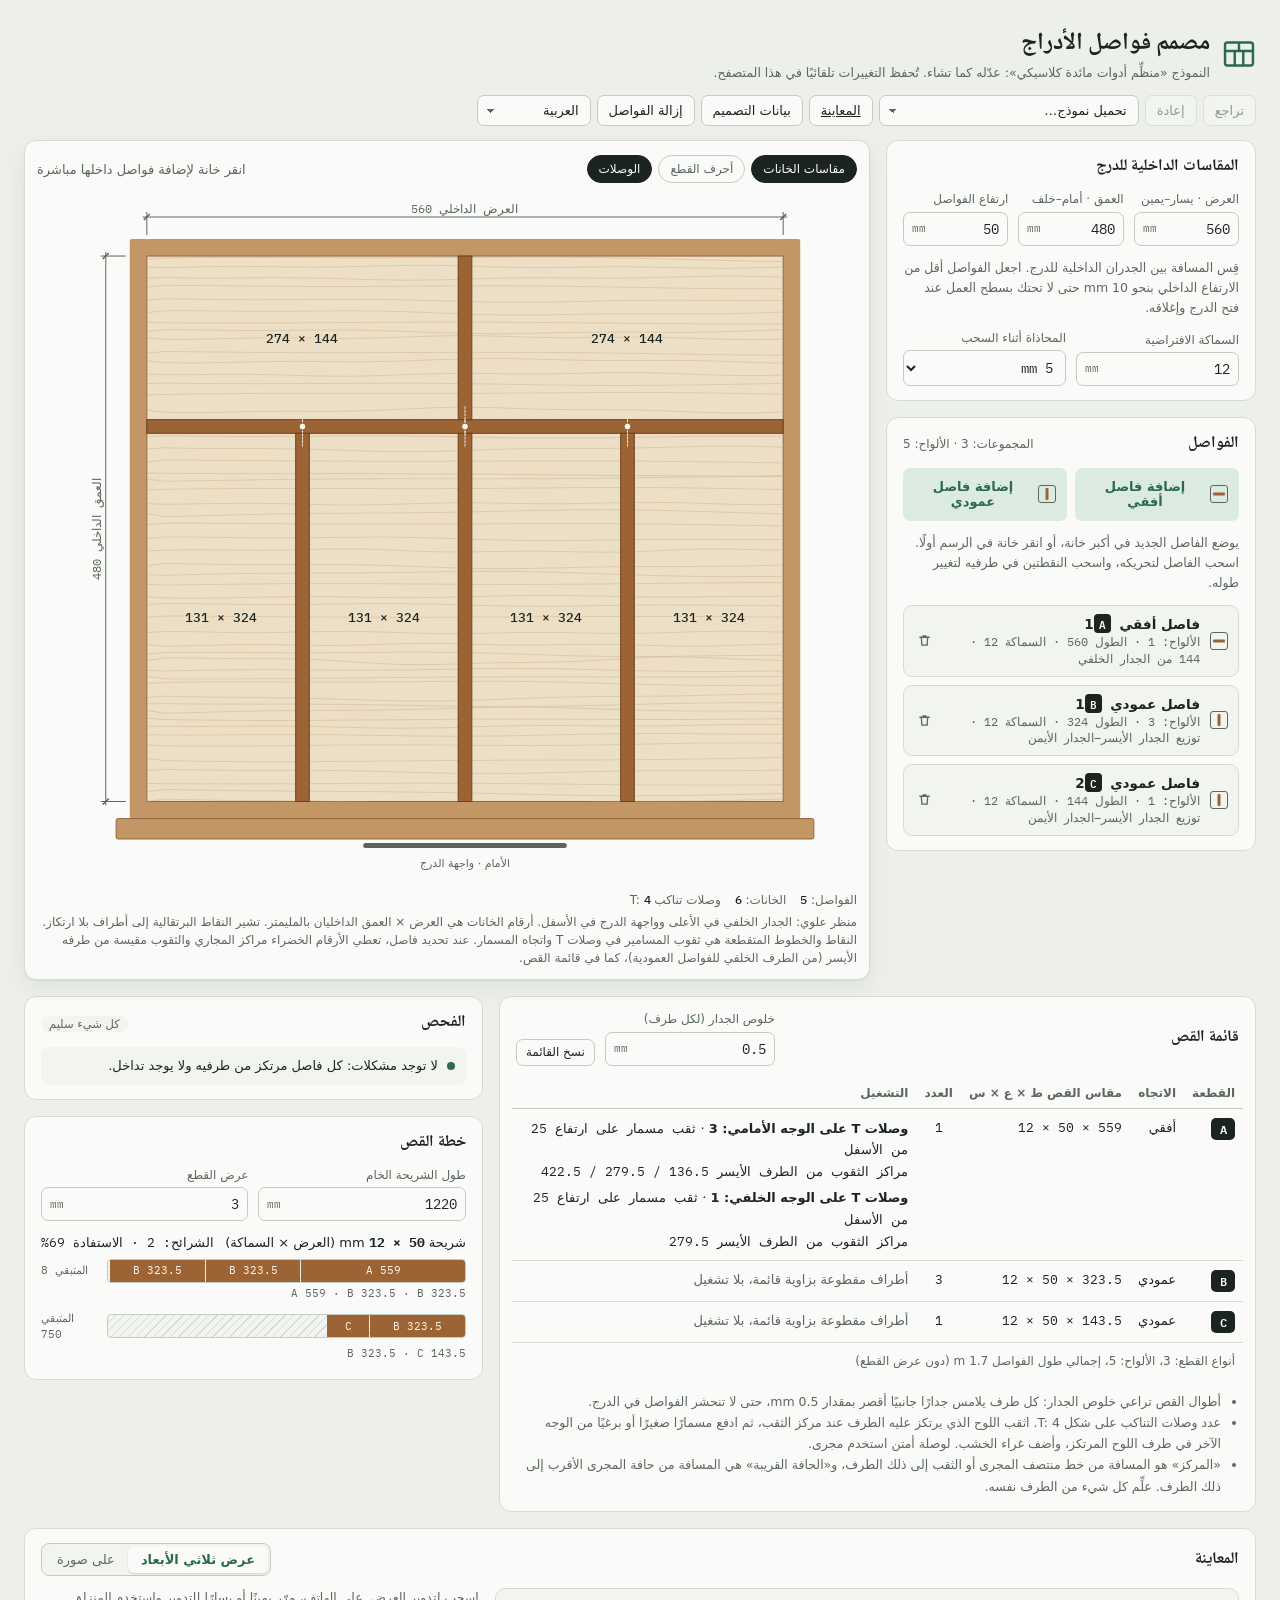
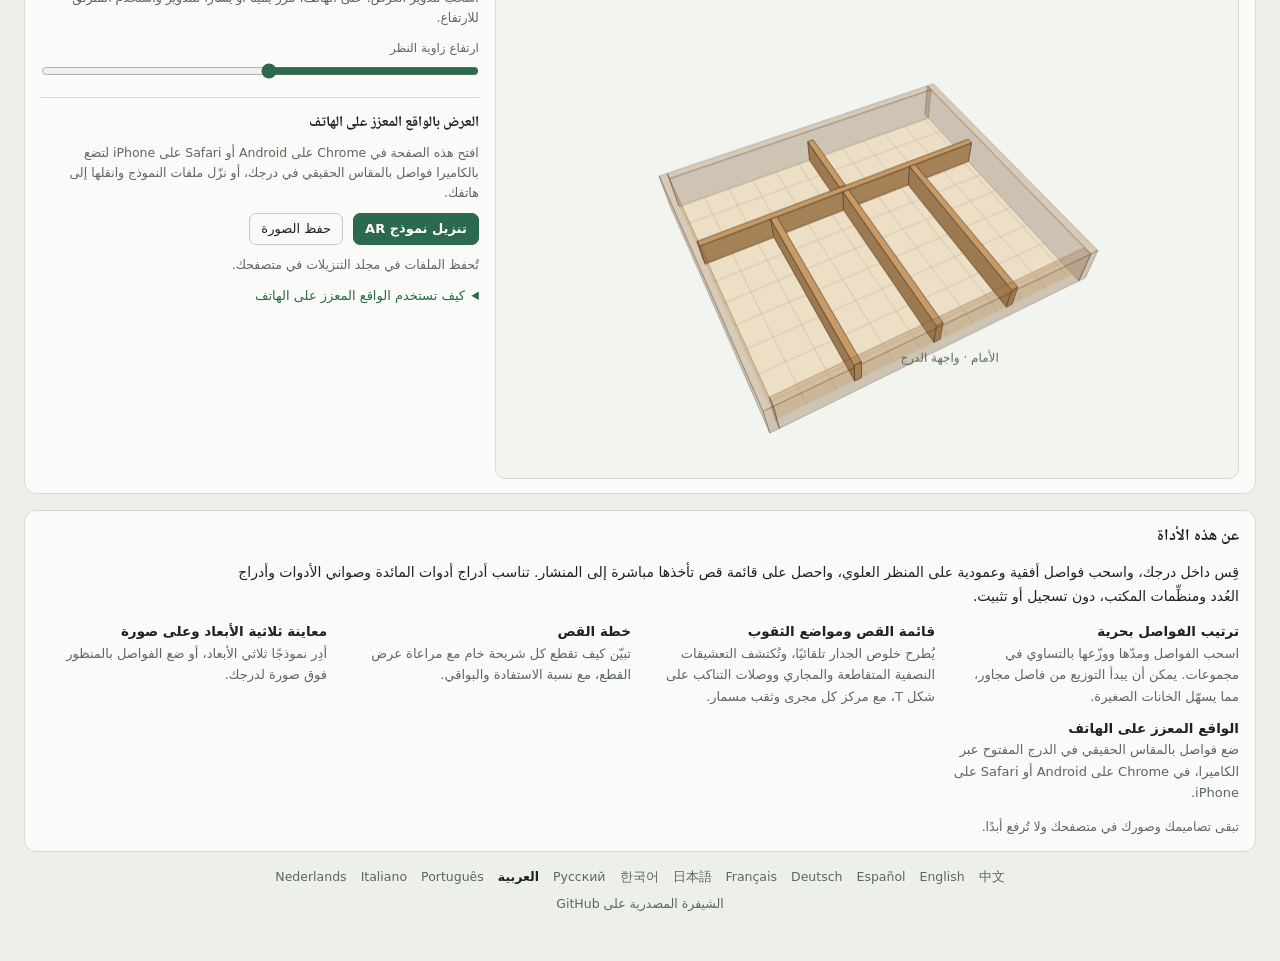
==== ar/index.html @ c30eb6cd "1.0" ====
<!doctype html>
<html lang="ar" dir="rtl">
<!-- Generated by tools/build.mjs from src/page.html and i18n/ar.json. Edit those, then run the build. -->
<head>
<meta charset="utf-8">
<meta name="viewport" content="width=device-width,initial-scale=1,viewport-fit=cover">
<title>مصمم فواصل الأدراج: تنظيم درج أدوات المائدة وقائمة القص والواقع المعزز</title>
<meta name="description" content="صمّم عبر الإنترنت فواصل خشبية لدرج أدوات المائدة: قائمة قص بمواضع المجاري والثقوب وخطة قص ومعاينة ثلاثية الأبعاد أو بالواقع المعزز.">
<link rel="canonical" href="https://drawer.everburstsun.net/ar/">
<link rel="alternate" hreflang="zh-Hans" href="https://drawer.everburstsun.net/zh/">
<link rel="alternate" hreflang="en" href="https://drawer.everburstsun.net/en/">
<link rel="alternate" hreflang="es" href="https://drawer.everburstsun.net/es/">
<link rel="alternate" hreflang="de" href="https://drawer.everburstsun.net/de/">
<link rel="alternate" hreflang="fr" href="https://drawer.everburstsun.net/fr/">
<link rel="alternate" hreflang="ja" href="https://drawer.everburstsun.net/ja/">
<link rel="alternate" hreflang="ko" href="https://drawer.everburstsun.net/ko/">
<link rel="alternate" hreflang="ru" href="https://drawer.everburstsun.net/ru/">
<link rel="alternate" hreflang="ar" href="https://drawer.everburstsun.net/ar/">
<link rel="alternate" hreflang="pt" href="https://drawer.everburstsun.net/pt/">
<link rel="alternate" hreflang="it" href="https://drawer.everburstsun.net/it/">
<link rel="alternate" hreflang="nl" href="https://drawer.everburstsun.net/nl/">
<link rel="alternate" hreflang="x-default" href="https://drawer.everburstsun.net/">
<meta property="og:type" content="website">
<meta property="og:site_name" content="مصمم فواصل الأدراج">
<meta property="og:title" content="مصمم فواصل الأدراج: تنظيم درج أدوات المائدة وقائمة القص والواقع المعزز">
<meta property="og:description" content="صمّم عبر الإنترنت فواصل خشبية لدرج أدوات المائدة: قائمة قص بمواضع المجاري والثقوب وخطة قص ومعاينة ثلاثية الأبعاد أو بالواقع المعزز.">
<meta property="og:url" content="https://drawer.everburstsun.net/ar/">
<meta property="og:image" content="https://drawer.everburstsun.net/og/ar.png">
<meta property="og:image:width" content="1200">
<meta property="og:image:height" content="630">
<meta property="og:image:alt" content="مصمم فواصل الأدراج">
<meta property="og:locale" content="ar_AR">
<meta property="og:locale:alternate" content="zh_CN">
<meta property="og:locale:alternate" content="en_US">
<meta property="og:locale:alternate" content="es_ES">
<meta property="og:locale:alternate" content="de_DE">
<meta property="og:locale:alternate" content="fr_FR">
<meta property="og:locale:alternate" content="ja_JP">
<meta property="og:locale:alternate" content="ko_KR">
<meta property="og:locale:alternate" content="ru_RU">
<meta property="og:locale:alternate" content="pt_BR">
<meta property="og:locale:alternate" content="it_IT">
<meta property="og:locale:alternate" content="nl_NL">
<meta name="twitter:card" content="summary_large_image">
<meta name="theme-color" content="#ECEFEA" media="(prefers-color-scheme: light)">
<meta name="theme-color" content="#121714" media="(prefers-color-scheme: dark)">
<meta name="color-scheme" content="light dark">
<link rel="icon" href="../favicon.svg" type="image/svg+xml">
<link rel="apple-touch-icon" href="../apple-touch-icon.png">
<link rel="preconnect" href="https://fonts.googleapis.com">
<link rel="preconnect" href="https://fonts.gstatic.com" crossorigin>
<link rel="stylesheet" href="https://fonts.googleapis.com/css2?family=IBM+Plex+Mono:wght@400;500;600&family=Noto+Naskh+Arabic:wght@600;700&display=swap">
<link rel="stylesheet" href="../css/style.css?v=95cde06e">
<style>:root{--f-title:"Noto Naskh Arabic","Geeza Pro","Traditional Arabic",serif;--f-body:-apple-system,BlinkMacSystemFont,"Segoe UI","Geeza Pro","Noto Sans Arabic",Tahoma,system-ui,sans-serif;--f-mono:"IBM Plex Mono","Geeza Pro","Segoe UI","Noto Sans Arabic",Tahoma,sans-serif}</style>
<script type="application/ld+json">{"@context":"https://schema.org","@type":"WebApplication","name":"مصمم فواصل الأدراج","url":"https://drawer.everburstsun.net/ar/","description":"صمّم عبر الإنترنت فواصل خشبية لدرج أدوات المائدة: قائمة قص بمواضع المجاري والثقوب وخطة قص ومعاينة ثلاثية الأبعاد أو بالواقع المعزز.","inLanguage":"ar","applicationCategory":"DesignApplication","operatingSystem":"Any","browserRequirements":"يتطلب JavaScript. يحتاج الواقع المعزز المباشر إلى Chrome على Android (مع ARCore) أو Safari على iPhone.","isAccessibleForFree":true,"image":"https://drawer.everburstsun.net/og/ar.png","offers":{"@type":"Offer","price":"0","priceCurrency":"USD"},"featureList":["ترتيب الفواصل بحريةاسحب الفواصل ومدّها ووزّعها بالتساوي في مجموعات. يمكن أن يبدأ التوزيع من فاصل مجاور، مما يسهّل الخانات الصغيرة.","قائمة القص ومواضع الثقوبيُطرح خلوص الجدار تلقائيًا، وتُكتشف التعشيقات النصفية المتقاطعة والمجاري ووصلات التناكب على شكل T، مع مركز كل مجرى وثقب مسمار.","خطة القصتبيّن كيف تقطع كل شريحة خام مع مراعاة عرض القطع، مع نسبة الاستفادة والبواقي.","معاينة ثلاثية الأبعاد وعلى صورةأدِر نموذجًا ثلاثي الأبعاد، أو ضع الفواصل بالمنظور فوق صورة لدرجك.","الواقع المعزز على الهاتفضع فواصل بالمقاس الحقيقي في الدرج المفتوح عبر الكاميرا، في Chrome على Android أو Safari على iPhone."],"sameAs":"https://github.com/everburstSun/drawer_designer"}</script>
</head>
<body>
<!-- page:start -->
<header class="top">
  <div class="brand">
    <svg class="mark" viewBox="0 0 28 28" width="34" height="34" aria-hidden="true"><rect x="2.5" y="4.5" width="23" height="19" rx="2" fill="none" stroke="currentColor" stroke-width="2"/><path d="M2.5 11.5h23M10.5 11.5v12M17.5 11.5v12M14 4.5v7" fill="none" stroke="currentColor" stroke-width="2"/></svg>
    <div>
      <h1>مصمم فواصل الأدراج</h1>
      <p class="sub" id="saveNote">تُحفظ التغييرات تلقائيًا في هذا المتصفح.</p>
    </div>
  </div>
  <div class="tools">
    <button type="button" class="btn" id="undoBtn" title="تراجع (⌘Z / Ctrl+Z)">تراجع</button>
    <button type="button" class="btn" id="redoBtn" title="إعادة (⇧⌘Z / Ctrl+Y)">إعادة</button>
    <select class="btn" id="presetSel" aria-label="تحميل تصميم نموذجي">
      <option value="">تحميل نموذج…</option>
    </select>
    <a class="btn" href="#ar">المعاينة</a>
    <button type="button" class="btn" id="dataBtn">بيانات التصميم</button>
    <button type="button" class="btn danger" id="clearBtn">إزالة الفواصل</button>
    <select class="btn" id="langSel" aria-label="اللغة" data-env="web"><option value="zh" lang="zh-CN">中文</option><option value="en" lang="en">English</option><option value="es" lang="es">Español</option><option value="de" lang="de">Deutsch</option><option value="fr" lang="fr">Français</option><option value="ja" lang="ja">日本語</option><option value="ko" lang="ko">한국어</option><option value="ru" lang="ru">Русский</option><option value="ar" lang="ar" selected>العربية</option><option value="pt" lang="pt-BR">Português</option><option value="it" lang="it">Italiano</option><option value="nl" lang="nl">Nederlands</option></select>
  </div>
</header>
<noscript><p class="noscript">تحتاج هذه الأداة إلى JavaScript.</p></noscript>

<main class="work">
  <aside class="rail">
    <section class="card" aria-labelledby="h-drawer">
      <h2 id="h-drawer">المقاسات الداخلية للدرج</h2>
      <div class="fields three">
        <label class="fld"><span>العرض · يسار–يمين</span><span class="num"><input id="inW" type="number" step="any" min="100" max="2400" inputmode="decimal"><em>mm</em></span></label>
        <label class="fld"><span>العمق · أمام–خلف</span><span class="num"><input id="inD" type="number" step="any" min="100" max="2400" inputmode="decimal"><em>mm</em></span></label>
        <label class="fld"><span>ارتفاع الفواصل</span><span class="num"><input id="inH" type="number" step="any" min="10" max="300" inputmode="decimal"><em>mm</em></span></label>
      </div>
      <p class="hint">قِس المسافة بين الجدران الداخلية للدرج. اجعل الفواصل أقل من الارتفاع الداخلي بنحو 10 mm حتى لا تحتك بسطح العمل عند فتح الدرج وإغلاقه.</p>
      <div class="fields two">
        <label class="fld"><span>السماكة الافتراضية</span><span class="num"><input id="inT" type="number" step="any" min="3" max="50" inputmode="decimal"><em>mm</em></span></label>
        <label class="fld"><span>المحاذاة أثناء السحب</span><span class="num"><select id="inSnap"><option value="0">بلا محاذاة</option><option value="1">1 mm</option><option value="5">5 mm</option><option value="10">10 mm</option></select></span></label>
      </div>
    </section>

    <section class="card" aria-labelledby="h-groups">
      <div class="card-head"><h2 id="h-groups">الفواصل</h2><span class="count" id="boardCount"></span></div>
      <div class="add-row">
        <button type="button" class="btn add" data-add="h"><span class="glyph h" aria-hidden="true"></span>إضافة فاصل أفقي</button>
        <button type="button" class="btn add" data-add="v"><span class="glyph v" aria-hidden="true"></span>إضافة فاصل عمودي</button>
      </div>
      <p class="hint">يوضع الفاصل الجديد في أكبر خانة، أو انقر خانة في الرسم أولًا. اسحب الفاصل لتحريكه، واسحب النقطتين في طرفيه لتغيير طوله.</p>
      <div id="groups" class="groups"></div>
    </section>
  </aside>

  <section class="stage" aria-label="منظر علوي">
    <div class="stage-inner">
      <div class="stage-bar">
        <div class="chips" role="group" aria-label="إظهار في الرسم">
          <button type="button" class="chip" data-view="dims">مقاسات الخانات</button>
          <button type="button" class="chip" data-view="parts">أحرف القطع</button>
          <button type="button" class="chip" data-view="joints">الوصلات</button>
        </div>
        <div class="ctx" id="ctx"></div>
      </div>
      <div class="canvas-wrap" id="wrap">
        <svg id="svg" xmlns="http://www.w3.org/2000/svg" role="img" aria-label="منظر علوي للدرج"><g id="scene"></g></svg>
      </div>
      <div class="stage-foot" id="summary"></div>
    </div>
  </section>
</main>

<section class="lower">
  <div class="card" aria-labelledby="h-cut">
    <div class="card-head">
      <h2 id="h-cut">قائمة القص</h2>
      <div class="row">
        <label class="fld gap-fld"><span>خلوص الجدار (لكل طرف)</span><span class="num"><input id="inGap" type="number" step="any" min="0" max="5" inputmode="decimal"><em>mm</em></span></label>
        <button type="button" class="btn sm" id="copyCut" style="align-self:end">نسخ القائمة</button>
      </div>
    </div>
    <div class="table-wrap">
      <table class="cut-table">
        <thead><tr><th>القطعة</th><th>الاتجاه</th><th>مقاس القص ط × ع × س</th><th class="c">العدد</th><th>التشغيل</th></tr></thead>
        <tbody id="cutBody"></tbody>
        <tfoot><tr><td colspan="5" id="cutFoot"></td></tr></tfoot>
      </table>
    </div>
    <ul class="notes" id="cutNotes"></ul>
  </div>

  <div class="side-col">
    <div class="card" aria-labelledby="h-iss">
      <div class="card-head"><h2 id="h-iss">الفحص</h2><span id="issCount"></span></div>
      <ul id="issues"></ul>
    </div>
    <div class="card" aria-labelledby="h-stock">
      <h2 id="h-stock">خطة القص</h2>
      <div class="fields two">
        <label class="fld"><span>طول الشريحة الخام</span><span class="num"><input id="inStock" type="number" step="any" min="200" max="6000" inputmode="decimal"><em>mm</em></span></label>
        <label class="fld"><span>عرض القطع</span><span class="num"><input id="inKerf" type="number" step="any" min="0" max="10" inputmode="decimal"><em>mm</em></span></label>
      </div>
      <div id="stock"></div>
    </div>
  </div>
</section>

<section class="card ar" id="ar" aria-labelledby="h-ar">
  <div class="card-head">
    <h2 id="h-ar">المعاينة</h2>
    <div class="seg" role="group" aria-label="طريقة المعاينة">
      <button type="button" data-armode="3d" aria-pressed="true">عرض ثلاثي الأبعاد</button>
      <button type="button" data-armode="photo" aria-pressed="false">على صورة</button>
    </div>
  </div>
  <div class="ar-grid">
    <div class="ar-stage" id="arStage">
      <canvas id="arCanvas" aria-label="معاينة ثلاثية الأبعاد للفواصل"></canvas>
      <div class="ar-empty" id="arEmpty" hidden>
        <svg viewBox="0 0 48 48" width="44" height="44" aria-hidden="true"><path d="M8 16h7l3-5h12l3 5h7v22H8z" fill="none" stroke="currentColor" stroke-width="2.4" stroke-linejoin="round"/><circle cx="24" cy="26" r="7" fill="none" stroke="currentColor" stroke-width="2.4"/></svg>
        <p>التقط صورة للدرج مفتوحًا لتظهر الفواصل فيها بمقاسها الحقيقي.</p>
        <label class="btn primary file-btn">التقط صورة أو اخترها<input type="file" accept="image/*" data-arfile></label>
      </div>
    </div>
    <div class="ar-side">
      <div class="ar-ctl" id="ar3dCtl">
        <p class="hint">اسحب لتدوير العرض. على الهاتف، مرّر يمينًا أو يسارًا للتدوير واستخدم المنزلق للارتفاع.</p>
        <label class="fld"><span>ارتفاع زاوية النظر</span><input type="range" id="arPitch" min="15" max="88" value="50"></label>
      </div>
      <div class="ar-ctl" id="arPhotoCtl" hidden>
        <ol class="steps">
          <li>افتح الدرج وصوّره مائلًا من فوق الجهة الأمامية، بحيث تظهر الزوايا الداخلية الأربع للقاع.</li>
          <li>اسحب النقاط الأربع إلى الزوايا الداخلية للقاع: الخلفية اليسرى، الخلفية اليمنى، الأمامية اليمنى، الأمامية اليسرى.</li>
          <li>تُرسم الفواصل على الصورة بمقاساتها المصممة ومع المنظور.</li>
        </ol>
        <label class="btn file-btn" id="arFileBtn">التقط صورة أو اخترها<input type="file" accept="image/*" data-arfile></label>
        <label class="fld"><span>عتامة الفواصل</span><input type="range" id="arAlpha" min="30" max="100" value="92"></label>
        <label class="check"><input type="checkbox" id="arOutline" checked> إظهار حدود القاع</label>
        <button type="button" class="btn sm" id="arReset">إعادة ضبط الزوايا</button>
        <p class="hint">تُعالَج الصورة داخل متصفحك فقط ولا تُرفع أبدًا.</p>
      </div>
      <div class="ar-export">
        <h3>العرض بالواقع المعزز على الهاتف</h3>
        <p class="hint" id="arLiveNote">نزّل نموذجًا ثلاثي الأبعاد بالمقاس الحقيقي وضعه في الدرج الحقيقي بكاميرا هاتفك.</p>
        <div class="row">
          <button type="button" class="btn primary" id="arLiveBtn" hidden>العرض داخل الدرج (AR)</button>
          <button type="button" class="btn primary" id="arModelBtn" disabled>تنزيل نموذج AR</button>
          <button type="button" class="btn" id="arShotBtn" disabled>حفظ الصورة</button>
        </div>
        <p class="hint" id="arDlNote">جارٍ التحقق من إمكانية حفظ الملفات…</p>
        <details>
          <summary>كيف تستخدم الواقع المعزز على الهاتف</summary>
          <p data-env="web" hidden><b>Android:</b> افتح هذه الصفحة في Chrome واضغط «العرض داخل الدرج (AR)»؛ في المرة الأولى يُطلب إذن الكاميرا. افتح الدرج وحرّك الهاتف ببطء فوق قاعه. عندما تظهر حلقة، المس الشاشة لوضع الفواصل، ثم اسحب بإصبع وأدِر بإصبعين حتى يطابق الإطار الأخضر الجدران الداخلية (الحافة البرتقالية هي الأمام). يجب أن يدعم الهاتف ARCore.</p>
          <p data-env="web" hidden><b>iPhone / iPad:</b> افتح هذه الصفحة في Safari واضغط «العرض داخل الدرج (AR)» لفتح النظرة السريعة للواقع المعزز المدمجة في النظام. وجّه الكاميرا إلى قاع الدرج؛ عندما يظهر النموذج اسحبه وأدِره بإصبعين حتى تطابق القاعدة شبه الشفافة قاع الدرج.</p>
          <p data-env="web" hidden><b>ملفات النموذج:</b> يعطيك «تنزيل نموذج AR» ملف zip فيه drawer-dividers.usdz لهاتف iPhone وdrawer-dividers.glb لعارضات ثلاثية الأبعاد على Android أو الحاسوب، وكلاهما بالمقاس الحقيقي.</p>
          <p data-env="claude"><b>iPhone / iPad:</b> في تطبيق «الملفات» المس ملف zip الذي نزّلته لفك ضغطه، وافتح drawer-dividers.usdz وانتقل إلى «AR» في الأعلى. وجّه الكاميرا إلى قاع الدرج؛ عندما يظهر النموذج اسحبه وأدِره بإصبعين حتى تطابق القاعدة شبه الشفافة القاع. أبقه على 100% لترى المقاس الحقيقي.</p>
          <p data-env="claude"><b>Android:</b> فك الضغط وافتح drawer-dividers.glb في عارض ثلاثي الأبعاد أو واقع معزز يدعم GLB. تختلف التطبيقات المثبتة مسبقًا من هاتف لآخر، وقد تحتاج إلى تثبيت أحدها.</p>
        </details>
      </div>
    </div>
  </div>
</section>

<section class="card about" aria-labelledby="h-about">
  <h2 id="h-about">عن هذه الأداة</h2>
  <p>قِس داخل درجك، واسحب فواصل أفقية وعمودية على المنظر العلوي، واحصل على قائمة قص تأخذها مباشرة إلى المنشار. تناسب أدراج أدوات المائدة وصواني الأدوات وأدراج العُدد ومنظِّمات المكتب، دون تسجيل أو تثبيت.</p>
  <ul class="about-list">
    <li><b>ترتيب الفواصل بحرية</b>اسحب الفواصل ومدّها ووزّعها بالتساوي في مجموعات. يمكن أن يبدأ التوزيع من فاصل مجاور، مما يسهّل الخانات الصغيرة.</li>
    <li><b>قائمة القص ومواضع الثقوب</b>يُطرح خلوص الجدار تلقائيًا، وتُكتشف التعشيقات النصفية المتقاطعة والمجاري ووصلات التناكب على شكل T، مع مركز كل مجرى وثقب مسمار.</li>
    <li><b>خطة القص</b>تبيّن كيف تقطع كل شريحة خام مع مراعاة عرض القطع، مع نسبة الاستفادة والبواقي.</li>
    <li><b>معاينة ثلاثية الأبعاد وعلى صورة</b>أدِر نموذجًا ثلاثي الأبعاد، أو ضع الفواصل بالمنظور فوق صورة لدرجك.</li>
    <li><b>الواقع المعزز على الهاتف</b>ضع فواصل بالمقاس الحقيقي في الدرج المفتوح عبر الكاميرا، في Chrome على Android أو Safari على iPhone.</li>
  </ul>
  <p class="hint">تبقى تصاميمك وصورك في متصفحك ولا تُرفع أبدًا.</p>
</section>

<footer class="foot" data-env="web">
  <nav class="lang-nav" aria-label="اللغة"><a href="../zh/" hreflang="zh-Hans" lang="zh-CN" data-lang="zh">中文</a><a href="../en/" hreflang="en" lang="en" data-lang="en">English</a><a href="../es/" hreflang="es" lang="es" data-lang="es">Español</a><a href="../de/" hreflang="de" lang="de" data-lang="de">Deutsch</a><a href="../fr/" hreflang="fr" lang="fr" data-lang="fr">Français</a><a href="../ja/" hreflang="ja" lang="ja" data-lang="ja">日本語</a><a href="../ko/" hreflang="ko" lang="ko" data-lang="ko">한국어</a><a href="../ru/" hreflang="ru" lang="ru" data-lang="ru">Русский</a><a href="../ar/" hreflang="ar" lang="ar" data-lang="ar" aria-current="page">العربية</a><a href="../pt/" hreflang="pt" lang="pt-BR" data-lang="pt">Português</a><a href="../it/" hreflang="it" lang="it" data-lang="it">Italiano</a><a href="../nl/" hreflang="nl" lang="nl" data-lang="nl">Nederlands</a></nav>
  <p><a href="https://github.com/everburstSun/drawer_designer" rel="noopener">الشيفرة المصدرية على GitHub</a></p>
</footer>

<div class="overlay" id="dlg" hidden>
  <div class="dlg" role="dialog" aria-modal="true" aria-labelledby="dlgTitle">
    <h2 id="dlgTitle"></h2>
    <p class="hint" id="dlgHint"></p>
    <textarea id="dlgText" spellcheck="false" aria-label="نص التصميم"></textarea>
    <p class="dlg-msg" id="dlgMsg"></p>
    <div class="row end">
      <button type="button" class="btn" id="dlgCopy">نسخ</button>
      <button type="button" class="btn primary" id="dlgImport">استيراد هذا النص</button>
      <button type="button" class="btn" id="dlgClose">إغلاق</button>
    </div>
  </div>
</div>
<div class="toast" id="toast" role="status" hidden></div>
<div class="xr-overlay" id="xrOverlay" hidden>
  <p class="xr-hint" id="xrHint" role="status"></p>
  <div class="xr-bar" id="xrBar">
    <button type="button" class="btn" id="xrRotL" aria-label="تدوير درجة واحدة عكس عقارب الساعة" hidden>↺ 1°</button>
    <button type="button" class="btn" id="xrRotR" aria-label="تدوير درجة واحدة مع عقارب الساعة" hidden>↻ 1°</button>
    <button type="button" class="btn" id="xrAgain" hidden>إعادة الوضع</button>
    <button type="button" class="btn primary" id="xrExit">الخروج من AR</button>
  </div>
</div>
<!-- page:end -->
<script>window.I18N={"lang":"ar","dec":".","msg":{"name.h":"فاصل أفقي {n}","name.v":"فاصل عمودي {n}","short.h":"أفقي","short.v":"عمودي","wall.back":"الجدار الخلفي","wall.front":"الجدار الأمامي","wall.left":"الجدار الأيسر","wall.right":"الجدار الأيمن","end.left":"الطرف الأيسر","end.right":"الطرف الأيمن","end.back":"الطرف الخلفي","end.front":"الطرف الأمامي","board.nth":"{name}، اللوح {n}","preset.classic":"منظِّم أدوات مائدة كلاسيكي","preset.grid":"شبكة 3 × 3","preset.long":"خانة للمقابض الطويلة مع خانات صغيرة","preset.strips":"خمس خانات طويلة","preset.option":"{name} ({W} × {D})","iss.clash":"يتداخل {a} و{b} عند زاوية؛ قصّر أحدهما ليتوقف عند جانب الآخر","iss.overlapSelf":"تتداخل ألواح {name}؛ زِد المسافة أو قلّل عدد الألواح","iss.overlap":"يتداخل {a} و{b}","iss.evenTight":"مدى التوزيع في {name} ‏{w} mm فقط، ولا يتسع لعدد {n} من الألواح بسماكة {t} mm","iss.outside":"يبرز {name} خارج جدار الدرج بمقدار {d} mm","iss.whoAll":" (الألواح: {n})","iss.whoSome":" ({k} من {n})","iss.dangle":"{name}{who}: {end} بلا ارتكاز، والمسافة إلى أقرب جدار أو فاصل {gap} mm","iss.narrow":"عدد الخانات الأضيق من 30 mm: {n}، وهي ضيقة جدًا لأدوات المائدة","iss.ok":"لا توجد مشكلات: كل فاصل مرتكز من طرفيه ولا يوجد تداخل.","iss.bad":"مشكلات: {n}","iss.warn":"تنبيهات: {n}","iss.pass":"كل شيء سليم","svg.front":"الأمام · واجهة الدرج","svg.compTip":"المقاس الداخلي للخانة {w} × {h} mm","svg.compTipOdd":"خانة غير منتظمة، نحو {a} cm²","svg.boardTip":"{name} · القطعة {part} · الطول {L} mm","svg.knobTip":"اسحب لتحريك {end}","svg.innerW":"العرض الداخلي {v}","svg.innerD":"العمق الداخلي {v}","sum.boards":"الفواصل: \u003cb>{n}\u003c/b>","sum.comps":"الخانات: \u003cb>{n}\u003c/b>","sum.cross":"تعشيق نصفي متقاطع: \u003cb>{n}\u003c/b>","sum.lap":"تعشيق نصفي طرفي: \u003cb>{n}\u003c/b>","sum.dado":"مجاري: \u003cb>{n}\u003c/b>","sum.butt":"وصلات تناكب T: \u003cb>{n}\u003c/b>","legend":"منظر علوي: الجدار الخلفي في الأعلى وواجهة الدرج في الأسفل. أرقام الخانات هي العرض × العمق الداخليان بالمليمتر. تشير النقاط البرتقالية إلى أطراف بلا ارتكاز.","legend.holes":"النقاط والخطوط المتقطعة هي ثقوب المسامير في وصلات T واتجاه المسمار. عند تحديد فاصل، تعطي الأرقام الخضراء مراكز المجاري والثقوب مقيسة من طرفه الأيسر (من الطرف الخلفي للفواصل العمودية)، كما في قائمة القص.","punct.sp":" ","punct.comma":"، ","punct.semi":"؛ ","punct.list":"، ","toast.sample":"حُمِّل النموذج «{name}». يمكنك التراجع.","toast.cleared":"أُزيلت الفواصل. يمكنك التراجع.","copy.head":"الدرج من الداخل {W} × {D} mm، ارتفاع الفواصل {H} mm","copy.item":"{head}: {details}","copy.plain":"أطراف مقطوعة بزاوية قائمة","copy.fallback":"منع المتصفح النسخ المباشر. حدّد كل النص أدناه وانسخه بنفسك.","data.title":"بيانات التصميم","data.hint":"يحتوي هذا النص على التصميم كاملًا. احفظ نسخة منه؛ للاسترجاع الصقه هنا واضغط «استيراد هذا النص»، أو أرسله إلى شخص آخر.","data.bad":"هذا النص ليس بيانات تصميم صالحة. الصق النص الكامل المنسوخ من «بيانات التصميم».","cut.title":"قائمة القص","toast.cutCopied":"نُسخت قائمة القص","toast.copied":"تم النسخ","toast.copyKeys":"اضغط ⌘C / Ctrl+C لنسخ النص المحدد","toast.imported":"استُوردت مجموعات الفواصل: {n}","ref.board":"فاصل","ref.custom":"قيمة مخصصة","sum.count":"الألواح: {n}","sum.len":"الطول {v}","sum.thk":"السماكة {v}","sum.even":"توزيع {a}–{b}","sum.from":"{v} من {ref}","calc.range":"المدى {a}–{b}، العرض \u003cb>{w}\u003c/b> mm","calc.rangeGap":"المدى {a}–{b}، العرض \u003cb>{w}\u003c/b> mm، والفراغ بين الألواح \u003cb>{c}\u003c/b> mm","calc.noFit":"هذه الألواح لا تتسع","calc.auto":"استخدام أقرب فاصلين على الجانبين","calc.manual.h":"اللوح الأول على بعد \u003cb>{first}\u003c/b> mm من الجدار الخلفي، والأخير على بعد \u003cb>{last}\u003c/b> mm من {end}","calc.manual.v":"اللوح الأول على بعد \u003cb>{first}\u003c/b> mm من الجدار الأيسر، والأخير على بعد \u003cb>{last}\u003c/b> mm من {end}","card.orient":"الاتجاه","card.fewer":"لوح أقل","card.more":"لوح أكثر","card.count":"العدد","card.pcs":"ألواح","f.L":"الطول","f.t":"العرض (السماكة)","f.start.h":"البداية · الطرف الأيسر من الجدار الأيسر","f.start.v":"البداية · الطرف الخلفي من الجدار الخلفي","btn.full":"من جدار إلى جدار","btn.fullTip":"يمتد من جدار جانبي إلى الآخر","btn.fit":"ملاءمة الجانبين","btn.fitTip":"يطول أو يقصر حتى أقرب فاصل أو جدار على الجانبين","card.pos":"الموضع","card.posMode":"طريقة تحديد الموضع","mode.even":"بالتساوي","mode.manual":"يدوي","f.aRef":"يبدأ التوزيع من","f.bRef":"ينتهي التوزيع عند","f.a.h":"البداية · من الجدار الخلفي","f.a.v":"البداية · من الجدار الأيسر","f.b.h":"النهاية · من الجدار الخلفي","f.b.v":"النهاية · من الجدار الأيسر","f.posRef":"يُقاس اللوح الأول من","f.off":"المسافة","f.gap":"الفراغ بين الألواح","card.delTip":"حذف مجموعة الفواصل هذه","card.del":"حذف {name}","groups.empty":"لا توجد فواصل بعد. استخدم الأزرار أعلاه، أو انقر خانة في الرسم أولًا.","count.groups":"المجموعات: {n}","count.boards":"الألواح: {n}","count.parts":"أنواع القطع: {n}","live.h":"{pos} من الجدار الخلفي · الطول {L}","live.v":"{pos} من الجدار الأيسر · الطول {L}","ctx.keys":"تحرّك مفاتيح الأسهم 1 mm، ومع Shift ‏10 mm","ctx.del":"حذف","ctx.comp":"الخانة المحددة","ctx.addIn":"إضافة داخلها:","ctx.nAria":"عدد الألواح","ctx.n":"الألواح: {n}","ctx.addH":"فاصل أفقي","ctx.addV":"فاصل عمودي","ctx.hint":"انقر خانة لإضافة فواصل داخلها مباشرة","proc.lap.h":"مجاري تعشيق نصفي مفتوحة من الأسفل: {n}","proc.lap.v":"مجاري تعشيق نصفي مفتوحة من الأعلى: {n}","proc.dado.back":"مجاري في الوجه الخلفي: {n}","proc.dado.front":"مجاري في الوجه الأمامي: {n}","proc.dado.left":"مجاري في الوجه الأيسر: {n}","proc.dado.right":"مجاري في الوجه الأيمن: {n}","proc.butt.back":"وصلات T على الوجه الخلفي: {n}","proc.butt.front":"وصلات T على الوجه الأمامي: {n}","proc.butt.left":"وصلات T على الوجه الأيسر: {n}","proc.butt.right":"وصلات T على الوجه الأيمن: {n}","proc.size":"العرض {w}، العمق {d}","proc.nail":"ثقب مسمار على ارتفاع {h} من الأسفل","proc.center.h":"المراكز من الطرف الأيسر {list}","proc.center.v":"المراكز من الطرف الخلفي {list}","proc.edge.h":"الحواف القريبة من الطرف الأيسر {list}","proc.edge.v":"الحواف القريبة من الطرف الخلفي {list}","proc.hole.h":"مراكز الثقوب من الطرف الأيسر {list}","proc.hole.v":"مراكز الثقوب من الطرف الخلفي {list}","proc.none":"أطراف مقطوعة بزاوية قائمة، بلا تشغيل","cut.empty":"لا توجد فواصل بعد.","cut.foot":"{parts}، {boards}، إجمالي طول الفواصل {len} m (دون عرض القطع)","note.gap":"أطوال القص تراعي خلوص الجدار: كل طرف يلامس جدارًا جانبيًا أقصر بمقدار {g} mm، حتى لا تنحشر الفواصل في الدرج.","note.lap":"عمق مجاري التعشيق النصفي نصف ارتفاع الفاصل، أي {d} mm. تُفتح مجاري الفواصل الأفقية من الأسفل والعمودية من الأعلى، فتتداخل معًا.","note.dado":"يستقبل المجرى طرف فاصل داخل جانب لوح آخر؛ وعمق المجرى هو مقدار الدخول.","note.butt":"عدد وصلات التناكب على شكل T: {n}. اثقب اللوح الذي يرتكز عليه الطرف عند مركز الثقب، ثم ادفع مسمارًا صغيرًا أو برغيًا من الوجه الآخر في طرف اللوح المرتكز، وأضف غراء الخشب. لوصلة أمتن استخدم مجرى.","note.pos":"«المركز» هو المسافة من خط منتصف المجرى أو الثقب إلى ذلك الطرف، و«الحافة القريبة» هي المسافة من حافة المجرى الأقرب إلى ذلك الطرف. علِّم كل شيء من الطرف نفسه.","stock.tip":"القطعة {part} · {len} mm","stock.left":"المتبقي {v}","stock.over":"أطول من الشريحة الخام: القطعة {parts}. استخدم شرائح أطول أو صِل القطع.","stock.head":"شريحة {size} mm (العرض × السماكة)","stock.bars":"الشرائح: {n} · الاستفادة {u}%","stock.empty":"عندما تضيف فواصل، يظهر هنا كيف تقطع كل شريحة خام.","save.note":"تُحفظ التغييرات تلقائيًا في هذا المتصفح.","save.sample":"النموذج «{name}»: عدّله كما تشاء. تُحفظ التغييرات تلقائيًا في هذا المتصفح.","toast.noRoom":"المسافة هنا {w} mm فقط، ولا تتسع لعدد {n} من الألواح بسماكة {t} mm","toast.deleted":"حُذف {name}. يمكنك التراجع.","corner.lb":"خلفي أيسر","corner.rb":"خلفي أيمن","corner.rf":"أمامي أيمن","corner.lf":"أمامي أيسر","photo.order":"رتّب النقاط بالدوران: خلفي أيسر ← خلفي أيمن ← أمامي أيمن ← أمامي أيسر","photo.change":"استخدام صورة أخرى","toast.dragCorners":"اسحب النقاط الأربع إلى الزوايا الداخلية لقاع الدرج","toast.badPhoto":"تعذّر فتح هذه الصورة. جرّب JPG أو PNG.","dl.web":"تُحفظ الملفات في مجلد التنزيلات في متصفحك.","dl.claudeOk":"قبل الحفظ سترى اسم الملف وحجمه ويمكنك التأكيد.","dl.claudeNo":"لا يمكن حفظ الملفات هنا. افتح هذه الصفحة على claude.ai أو في تطبيق Claude للتنزيل.","toast.saveBusy":"هناك طلب حفظ مفتوح بالفعل. حاول بعد قليل.","toast.saveTooLarge":"الملف كبير جدًا ولم يُحفظ.","toast.saveFail":"لا يمكن حفظ الملفات هنا الآن.","readme.title":"فواصل الدرج · نموذج AR (بالمقاس الحقيقي)","readme.size":"الدرج من الداخل {W} × {D} mm، ارتفاع الفواصل {H} mm، عدد الفواصل: {n}.","readme.base":"الصفيحة الرقيقة شبه الشفافة في النموذج هي قاع الدرج؛ طابقها مع الدرج الحقيقي.","readme.ios1":"1. في تطبيق «الملفات» المس ملف zip هذا لفك ضغطه.","readme.ios2":"2. افتح drawer-dividers.usdz وانتقل إلى «AR» في الأعلى.","readme.ios3":"3. وجّه الكاميرا إلى قاع الدرج؛ عندما يظهر النموذج اسحبه وأدِره بإصبعين حتى تطابق القاعدة شبه الشفافة القاع. أبقه على 100%.","readme.android":"افتح drawer-dividers.glb في عارض ثلاثي الأبعاد أو واقع معزز يدعم GLB.","readme.web":"أو افتح صفحة التصميم في Chrome واضغط «العرض داخل الدرج (AR)».","file.zip":"فواصل-الدرج-نموذج-AR.zip","file.jpg":"فواصل-الدرج-معاينة.jpg","toast.modelSaved":"حُفظ نموذج AR","toast.shotSaved":"حُفظت الصورة","toast.shotFail":"تعذّر إنشاء الصورة","xr.search":"افتح الدرج وحرّك الهاتف ببطء فوق قاعه حتى تراه الكاميرا","xr.aim":"تحدد الحلقة مركز الفواصل. وجّهها إلى منتصف قاع الدرج والمس الشاشة للوضع","xr.placed":"اسحب بإصبع وأدِر بإصبعين حتى يطابق الإطار الأخضر الجدران الداخلية. الحافة البرتقالية هي الأمام","live.xr":"استخدم كاميرا هاتفك لوضع فواصل بالمقاس الحقيقي في الدرج المفتوح. في المرة الأولى يُطلب إذن الكاميرا.","live.ql":"استخدم النظرة السريعة للواقع المعزز المدمجة في iPhone لوضع فواصل بالمقاس الحقيقي في الدرج المفتوح.","live.none":"افتح هذه الصفحة في Chrome على Android أو Safari على iPhone لتضع بالكاميرا فواصل بالمقاس الحقيقي في درجك، أو نزّل ملفات النموذج وانقلها إلى هاتفك.","live.insecure":"يحتاج الواقع المعزز بالكاميرا إلى فتح هذه الصفحة من عنوان https. يمكنك الآن تنزيل ملفات النموذج ونقلها إلى هاتفك.","toast.xrDenied":"لا يوجد إذن للكاميرا. اسمح بها في إعدادات الموقع في المتصفح ثم حاول مجددًا.","toast.xrHttps":"يحتاج الواقع المعزز إلى فتح هذه الصفحة من عنوان https","toast.xrUnsupported":"لا يستطيع هذا الهاتف فتح الواقع المعزز على الويب حاليًا","toast.xrFail":"تعذّر بدء الواقع المعزز. جرّب متصفحًا آخر أو حدّث Chrome."}};</script>
<script src="../js/i18n.js?v=c1e11480"></script>
<script src="../js/model.js?v=72e23013"></script>
<script src="../js/ar-math.js?v=f782135c"></script>
<script src="../js/drawing.js?v=40b28a5b"></script>
<script src="../js/panels.js?v=c0389acb"></script>
<script src="../js/events.js?v=ae5be8ad"></script>
<script src="../js/preview.js?v=74a0c278"></script>
<script src="../js/live-ar.js?v=a1f0803b"></script>
<script src="../js/main.js?v=de32ab88"></script>
</body>
</html>
---- css/style.css ----
/* Layout: workbench — control rail on the left, sticky top-down shop drawing on the right, cut list and stock layout below, 实景预览 last */
:root{
  --bg:#ECEFEA; --panel:#FAFBF8; --panel-2:#F1F4EF; --ink:#1C2420; --muted:#5B6760;
  --line:#D5DBD4; --line-2:#C3CBC3;
  --accent:#2B6A4C; --accent-ink:#FFFFFF; --accent-soft:#DCEBE2;
  --ply:#ECDFC6; --ply-grain:#CFB690; --wall:#C29665; --wall-edge:#916740;
  --board:#9C6334; --board-edge:#6A4220; --board-ink:#FFF6EA;
  --warn:#A8690F; --warn-soft:#F7E8CA; --bad:#B5382C; --bad-soft:#F6DAD5;
  --scrim:rgba(12,18,15,.48);
  --shadow:0 1px 2px rgba(20,30,25,.07),0 8px 24px rgba(20,30,25,.06);
  --f-title:"Noto Serif SC","Songti SC","STSong","SimSun",serif;
  --f-body:-apple-system,BlinkMacSystemFont,"PingFang SC","Hiragino Sans GB","Noto Sans SC","Microsoft YaHei","Segoe UI",system-ui,sans-serif;
  --f-mono:"IBM Plex Mono",ui-monospace,"SF Mono",Menlo,Consolas,monospace;
}
@media (prefers-color-scheme: dark){
  :root:not([data-theme="light"]){
    --bg:#121714; --panel:#1A211D; --panel-2:#212924; --ink:#E2E8E3; --muted:#95A199;
    --line:#2D3731; --line-2:#3B4740;
    --accent:#77C79C; --accent-ink:#0D1A12; --accent-soft:#1E3628;
    --ply:#3A3126; --ply-grain:#544638; --wall:#5E432A; --wall-edge:#80603F;
    --board:#C58C55; --board-edge:#E6B37E; --board-ink:#24170B;
    --warn:#E2A94B; --warn-soft:#3A2E17; --bad:#EF7B6D; --bad-soft:#41231F;
    --scrim:rgba(0,0,0,.6); --shadow:0 1px 2px rgba(0,0,0,.4),0 8px 24px rgba(0,0,0,.25);
    color-scheme:dark;
  }
}
:root[data-theme="dark"]{
  --bg:#121714; --panel:#1A211D; --panel-2:#212924; --ink:#E2E8E3; --muted:#95A199;
  --line:#2D3731; --line-2:#3B4740;
  --accent:#77C79C; --accent-ink:#0D1A12; --accent-soft:#1E3628;
  --ply:#3A3126; --ply-grain:#544638; --wall:#5E432A; --wall-edge:#80603F;
  --board:#C58C55; --board-edge:#E6B37E; --board-ink:#24170B;
  --warn:#E2A94B; --warn-soft:#3A2E17; --bad:#EF7B6D; --bad-soft:#41231F;
  --scrim:rgba(0,0,0,.6); --shadow:0 1px 2px rgba(0,0,0,.4),0 8px 24px rgba(0,0,0,.25);
  color-scheme:dark;
}
*{box-sizing:border-box}
[hidden]{display:none!important}
html,body{background:var(--bg);color:var(--ink)}
body{font-family:var(--f-body);font-size:14px;line-height:1.5;padding-left:max(16px,env(safe-area-inset-left,0px));padding-right:max(16px,env(safe-area-inset-right,0px));padding-block:0 40px}
body.dragging,body.dragging *{cursor:grabbing!important}
:focus-visible{outline:2px solid var(--accent);outline-offset:2px}
.mono{font-family:var(--f-mono);font-variant-numeric:tabular-nums}
.muted{color:var(--muted)}
h1,h2{font-family:var(--f-title);text-wrap:balance;margin:0}
/* Arabic letters join; spacing them apart breaks the words */
:lang(ar) h1,:lang(ar) h2,:lang(ar) h3{letter-spacing:0}
h1{font-size:24px;font-weight:700;letter-spacing:.04em}
h2{font-size:16px;font-weight:700;letter-spacing:.03em}

/* header */
.top{max-width:1440px;margin:0 auto;display:flex;flex-wrap:wrap;gap:12px 24px;align-items:center;justify-content:space-between;padding-block:18px 14px}
.brand{display:flex;gap:12px;align-items:center;min-width:0}
.brand .mark{color:var(--accent);flex:none}
.sub{margin:2px 0 0;font-size:12.5px;color:var(--muted)}
.tools{display:flex;flex-wrap:wrap;gap:6px;align-items:center;min-width:0;max-width:100%}
/* a menu is as wide as its longest option; long translated preset names must not push the page sideways */
.tools select.btn{max-width:min(100%,260px);text-overflow:ellipsis}

/* buttons & controls */
.btn{font:inherit;font-size:13px;line-height:1.2;border:1px solid var(--line-2);background:var(--panel);color:var(--ink);border-radius:7px;padding:7px 11px;cursor:pointer;display:inline-flex;align-items:center;gap:6px;white-space:nowrap}
.btn:hover{border-color:var(--accent)}
.btn:disabled{opacity:.42;cursor:default;border-color:var(--line-2)}
.btn.primary{background:var(--accent);border-color:var(--accent);color:var(--accent-ink);font-weight:600}
.btn.sm{font-size:12px;padding:5px 9px}
.btn.danger:hover{border-color:var(--bad);color:var(--bad)}
select.btn{appearance:none;-webkit-appearance:none;padding-inline-end:26px;background-image:linear-gradient(45deg,transparent 50%,var(--muted) 50%),linear-gradient(135deg,var(--muted) 50%,transparent 50%);background-position:calc(100% - 13px) 52%,calc(100% - 9px) 52%;background-size:4px 4px;background-repeat:no-repeat}
[dir="rtl"] select.btn{background-position:9px 52%,13px 52%}
.icon{border:0;background:transparent;color:var(--muted);width:28px;height:28px;border-radius:6px;display:grid;place-items:center;cursor:pointer;flex:none}
.icon:hover{background:var(--bad-soft);color:var(--bad)}
.hint{margin:0;font-size:12.5px;color:var(--muted);line-height:1.6}
.fld{display:flex;flex-direction:column;gap:4px;min-width:0}
.fld>span:first-child{font-size:12px;color:var(--muted);line-height:1.35}
.num{display:flex;align-items:center;border:1px solid var(--line-2);border-radius:7px;background:var(--panel);overflow:hidden}
.num:focus-within{border-color:var(--accent);box-shadow:0 0 0 3px var(--accent-soft)}
.num input,.num select{flex:1;min-width:0;width:100%;border:0;outline:0;background:transparent;color:var(--ink);font-family:var(--f-mono);font-size:13.5px;padding:7px 8px;font-variant-numeric:tabular-nums}
.num input:disabled{color:var(--muted)}
.num em{font-style:normal;color:var(--muted);font-size:11px;padding-inline-end:8px;font-family:var(--f-mono)}
input[type=number]{-moz-appearance:textfield}
input[type=number]::-webkit-inner-spin-button,input[type=number]::-webkit-outer-spin-button{-webkit-appearance:none;margin:0}
.fields{display:grid;gap:10px;align-items:end}
.fields.two{grid-template-columns:repeat(2,minmax(0,1fr))}
.fields.three{grid-template-columns:repeat(3,minmax(0,1fr))}
.fields.end{align-items:end}
.row{display:flex;align-items:center;gap:8px 10px;flex-wrap:wrap}
.row.end{justify-content:flex-end}
.row-lbl{font-size:12px;color:var(--muted)}
.seg{display:inline-flex;background:var(--panel-2);border:1px solid var(--line-2);border-radius:8px;padding:2px}
.seg button{border:0;background:transparent;color:var(--muted);font:inherit;font-size:13px;padding:4px 13px;border-radius:6px;cursor:pointer}
.seg button[aria-pressed="true"]{background:var(--panel);color:var(--accent);font-weight:600;box-shadow:0 1px 2px rgba(0,0,0,.14)}
.stepper{display:inline-flex;align-items:stretch;border:1px solid var(--line-2);border-radius:8px;overflow:hidden;background:var(--panel)}
.stepper button{border:0;background:var(--panel-2);color:var(--ink);width:30px;font-size:16px;line-height:1;cursor:pointer}
.stepper button:hover{color:var(--accent)}
.stepper input{width:44px;text-align:center;border:0;outline:0;background:transparent;color:var(--ink);font-family:var(--f-mono);font-size:13.5px;padding:6px 0}
.btn-pair{display:flex;flex-wrap:wrap;gap:6px}
.btn-pair .btn{flex:1;justify-content:center;padding-block:8px;white-space:normal;text-align:center}

/* glyphs */
.glyph{width:18px;height:18px;border:1.5px solid var(--muted);border-radius:3px;position:relative;flex:none}
.glyph::after{content:"";position:absolute;background:var(--board);border-radius:1px}
.glyph.h::after{left:2px;right:2px;top:50%;height:3px;transform:translateY(-50%)}
.glyph.v::after{top:2px;bottom:2px;left:50%;width:3px;transform:translateX(-50%)}
.pchip{font-style:normal;font-family:var(--f-mono);font-size:11px;font-weight:600;background:var(--ink);color:var(--panel);border-radius:4px;padding:0 5px;margin-inline-start:4px}

/* layout */
.work{max-width:1440px;margin:0 auto;display:grid;grid-template-columns:minmax(300px,370px) minmax(0,1fr);gap:16px;align-items:start}
.card{background:var(--panel);border:1px solid var(--line);border-radius:12px;padding:14px 16px;display:grid;grid-template-columns:minmax(0,1fr);gap:12px;min-width:0}
.card-head{display:flex;align-items:center;justify-content:space-between;gap:8px;flex-wrap:wrap}
.count{font-size:12px;color:var(--muted)}
.rail{display:grid;grid-template-columns:minmax(0,1fr);gap:16px;min-width:0}
.add-row{display:grid;grid-template-columns:repeat(2,minmax(0,1fr));gap:8px}
.btn.add{justify-content:center;padding:10px;font-weight:600;background:var(--accent-soft);border-color:transparent;color:var(--accent);white-space:normal;text-align:center}
.btn.add:hover{border-color:var(--accent)}
.groups{display:grid;grid-template-columns:minmax(0,1fr);gap:8px}
.empty{padding:14px;border:1px dashed var(--line-2);border-radius:8px;color:var(--muted);font-size:13px;text-align:center}
.grp{border:1px solid var(--line);border-radius:9px;background:var(--panel-2)}
.grp.sel{border-color:var(--accent);background:var(--panel);box-shadow:0 0 0 1px var(--accent)}
.grp-head{display:flex;align-items:center;gap:10px;padding-block:8px;padding-inline:10px 6px;cursor:pointer;border-radius:9px}
.grp-title{display:flex;flex-direction:column;min-width:0;flex:1}
.grp-name{font-weight:600;font-size:13.5px}
.grp-sum{font-family:var(--f-mono);font-size:11.5px;color:var(--muted);line-height:1.45}
/* segments wrap as whole pieces; one longer than the line wraps inside itself */
.grp-sum>span{display:inline-block}
.grp-body{padding:4px 12px 14px;display:grid;grid-template-columns:minmax(0,1fr);gap:12px;border-top:1px solid var(--line)}
.grp-body>.row:first-child{padding-top:10px}
.calc{font-size:12px;color:var(--muted);font-variant-numeric:tabular-nums;line-height:1.6}
.calc b{color:var(--ink);font-family:var(--f-mono);font-weight:500}
.linkish{border:0;background:none;padding:0;font:inherit;color:var(--accent);cursor:pointer;text-decoration:underline;text-underline-offset:2px}

/* stage */
.stage{align-self:stretch;min-width:0}
.stage-inner{position:sticky;top:12px;background:var(--panel);border:1px solid var(--line);border-radius:12px;padding:12px;box-shadow:var(--shadow);min-width:0}
.stage-bar{display:flex;flex-wrap:wrap;gap:8px 16px;align-items:center;justify-content:space-between;min-height:32px}
.chips{display:flex;flex-wrap:wrap;gap:6px}
.chip{border:1px solid var(--line-2);background:transparent;color:var(--muted);border-radius:999px;font:inherit;font-size:12px;padding:4px 11px;cursor:pointer}
.chip[aria-pressed="true"]{background:var(--ink);color:var(--panel);border-color:var(--ink)}
.ctx{display:flex;flex-wrap:wrap;gap:6px 10px;align-items:center;font-size:13px;color:var(--muted);min-width:0}
.ctx b{color:var(--ink)}
.ctx .glyph{width:15px;height:15px}
.ctx-name{display:inline-flex;gap:6px;align-items:center}
.ctx select{font:inherit;font-size:12px;border:1px solid var(--line-2);border-radius:6px;background:var(--panel);color:var(--ink);padding:3px 4px}
.kbd{font-size:11.5px}
@media (hover:none){.kbd{display:none}}
.canvas-wrap{margin-top:8px;min-height:300px;min-width:0;display:flex;justify-content:center;overflow:hidden}
.stage-foot{margin-top:8px;font-size:12px;color:var(--muted);display:flex;flex-wrap:wrap;gap:4px 14px;font-variant-numeric:tabular-nums}
.stage-foot b{color:var(--ink);font-family:var(--f-mono);font-weight:500}
.stage-foot .legend{flex-basis:100%}

/* svg */
/* the drawing and the 3D view are physical top / perspective views: never mirrored for right-to-left pages */
#svg,#arCanvas{direction:ltr}
#svg{display:block;max-width:none;-webkit-user-select:none;user-select:none;-webkit-touch-callout:none}
.s-wall{fill:var(--wall)}
.s-front{fill:var(--wall);stroke:var(--wall-edge)}
.s-pull{fill:var(--ink);opacity:.7}
.s-floor{fill:var(--ply);stroke:var(--wall-edge)}
.s-grain{fill:none;stroke:var(--ply-grain);opacity:.6}
.s-comp{fill:transparent;cursor:pointer}
.s-comp:hover{fill:var(--accent);fill-opacity:.09}
.s-comp.narrow{fill:url(#hatchW)}
.s-comp.sel,.s-comp.sel:hover{fill:var(--accent);fill-opacity:.2}
.s-warnbg{fill:var(--warn-soft)}
.s-hatch{stroke:var(--warn);opacity:.5}
.s-board{fill:var(--board);stroke:var(--board-edge)}
.s-board.sel{stroke:var(--accent)}
.s-board.hl{fill:var(--accent);stroke:var(--accent)}
.s-board.bad{fill:var(--bad);stroke:var(--bad)}
.s-hit{fill:transparent;cursor:grab;touch-action:none}
.s-joint{stroke:var(--board-ink);fill:none;opacity:.85;pointer-events:none}
.s-clash{fill:var(--bad);pointer-events:none}
.s-hole{fill:var(--board-ink);stroke:var(--board-edge);pointer-events:none}
.s-screw{stroke:var(--board-ink);fill:none;opacity:.9;stroke-linecap:round;pointer-events:none}
.s-holelbl{fill:var(--accent);font-family:var(--f-mono);font-weight:600;dominant-baseline:central;paint-order:stroke;stroke:var(--ply);stroke-linejoin:round;pointer-events:none}
.s-holelbl.zero{fill:var(--muted);font-weight:500}
.s-label{fill:var(--ink);font-family:var(--f-mono);font-weight:500;text-anchor:middle;dominant-baseline:central;paint-order:stroke;stroke:var(--ply);stroke-linejoin:round;pointer-events:none}
.s-label.sel{fill:var(--accent)}
.s-label.narrow{fill:var(--warn)}
.s-tagbg{fill:var(--ink);pointer-events:none}
.s-tag{fill:var(--panel);font-family:var(--f-mono);font-weight:600;text-anchor:middle;dominant-baseline:central;pointer-events:none}
.s-dangle{fill:var(--warn);stroke:var(--panel);pointer-events:none}
.s-knob{fill:var(--panel);stroke:var(--accent);pointer-events:none}
.s-knobhit{fill:transparent;touch-action:none}
.s-knobhit.h{cursor:ew-resize}
.s-knobhit.v{cursor:ns-resize}
.s-dim line{stroke:var(--muted)}
.s-dimtxt,.s-cap{fill:var(--muted);font-family:var(--f-mono);text-anchor:middle;dominant-baseline:central}
.s-cap{font-family:var(--f-body)}

/* lower */
.lower{max-width:1440px;margin:16px auto 0;display:grid;grid-template-columns:minmax(0,1.65fr) minmax(0,1fr);gap:16px;align-items:start}
.side-col{display:grid;grid-template-columns:minmax(0,1fr);gap:16px;min-width:0}
.table-wrap{overflow-x:auto;margin-inline:-4px}
table{width:100%;border-collapse:collapse;font-size:13px}
th{font-weight:600;font-size:12px;color:var(--muted);text-align:start;padding:6px 8px;border-bottom:1px solid var(--line-2);white-space:nowrap}
td{padding:9px 8px;border-bottom:1px solid var(--line);vertical-align:top}
td.mono{white-space:nowrap}
td.c,th.c{text-align:center}
tbody tr{cursor:default}
tbody tr:hover td,tbody tr.hl td{background:var(--panel-2)}
tfoot td{border-bottom:0;color:var(--muted);font-size:12px}
.ptag{display:inline-grid;place-items:center;min-width:24px;height:22px;padding:0 4px;border-radius:5px;background:var(--ink);color:var(--panel);font-family:var(--f-mono);font-weight:600;font-size:12px}
.proc{line-height:1.6;min-width:220px}
.proc b{font-weight:600}
.proc .mono{font-size:12.5px}
.proc-item+.proc-item{margin-top:6px}
.notes{margin:0;padding-inline-start:18px;font-size:12.5px;color:var(--muted);line-height:1.7}
#issues{list-style:none;margin:0;padding:0;display:grid;gap:6px}
.iss{width:100%;display:flex;gap:9px;align-items:flex-start;text-align:start;padding:8px 10px;border-radius:8px;font:inherit;font-size:13px;line-height:1.5;background:var(--panel-2);color:var(--ink);border:1px solid transparent;cursor:pointer}
.iss:disabled{cursor:default}
.iss:not(:disabled):hover{border-color:var(--line-2)}
.iss .dot{flex:none;width:8px;height:8px;border-radius:50%;margin-top:6px;background:var(--accent)}
.iss.bad{background:var(--bad-soft)} .iss.bad .dot{background:var(--bad)}
.iss.warn{background:var(--warn-soft)} .iss.warn .dot{background:var(--warn)}
.pill{font-size:11.5px;padding:1px 8px;border-radius:999px;background:var(--panel-2);color:var(--muted)}
.pill.bad{background:var(--bad-soft);color:var(--bad)}
.pill.warn{background:var(--warn-soft);color:var(--warn)}
.stock-group{display:grid;gap:6px}
.stock-group+.stock-group{margin-top:8px}
.stock-head{font-size:13px;display:flex;justify-content:space-between;gap:4px 10px;flex-wrap:wrap}
.bars{display:grid;gap:5px}
.bar-row{display:grid;grid-template-columns:minmax(0,1fr) 58px;gap:3px 8px;align-items:center}
.bar{display:flex;height:24px;border-radius:4px;overflow:hidden;border:1px solid var(--line-2);background:repeating-linear-gradient(135deg,var(--panel-2) 0 5px,var(--line) 5px 6px)}
.piece{background:var(--board);color:var(--board-ink);font-family:var(--f-mono);font-size:11px;display:flex;align-items:center;justify-content:center;overflow:hidden;white-space:nowrap;min-width:0}
.waste{font-family:var(--f-mono);font-size:11px;color:var(--muted);text-align:end}
.bar-cap{grid-column:1/-1;font-family:var(--f-mono);font-size:11px;color:var(--muted);line-height:1.4;margin-bottom:4px}
.over{font-size:12.5px;color:var(--bad)}

/* 实景预览 */
.ar{max-width:1440px;margin:16px auto 0;scroll-margin-top:12px}
.ar-grid{display:grid;grid-template-columns:minmax(0,1.7fr) minmax(250px,1fr);gap:16px;align-items:start}
.ar-stage{min-width:0;border-radius:10px;overflow:hidden;background:var(--panel-2);border:1px solid var(--line);display:flex;justify-content:center}
#arCanvas{display:block;max-width:100%;touch-action:pan-y;cursor:grab}
#arCanvas.photo{touch-action:none;cursor:default}
.ar-empty{display:grid;justify-items:center;align-content:center;gap:10px;text-align:center;padding:40px 16px;color:var(--muted);min-height:300px;width:100%}
.ar-empty p{margin:0;max-width:26em;font-size:13.5px}
.ar-side{display:grid;grid-template-columns:minmax(0,1fr);gap:16px;min-width:0;align-content:start}
.ar-ctl{display:grid;grid-template-columns:minmax(0,1fr);gap:12px;justify-items:start}
.ar-ctl .fld{width:100%}
.ar-side h3{font-family:var(--f-title);font-size:14.5px;font-weight:700;margin:0}
.steps{margin:0;padding-inline-start:20px;font-size:13px;line-height:1.7}
.file-btn{position:relative;overflow:hidden;justify-content:center}
.file-btn input{position:absolute;inset:0;opacity:0;cursor:pointer;font-size:0}
.file-btn:focus-within{outline:2px solid var(--accent);outline-offset:2px}
.check{display:flex;gap:8px;align-items:center;font-size:13px;cursor:pointer}
.check input{accent-color:var(--accent);width:16px;height:16px}
input[type=range]{width:100%;margin-inline:0;accent-color:var(--accent)}
.ar-export{display:grid;grid-template-columns:minmax(0,1fr);gap:10px;padding-top:14px;border-top:1px solid var(--line)}
.ar-export details{font-size:12.5px;color:var(--muted);line-height:1.7}
.ar-export summary{cursor:pointer;color:var(--accent);font-size:13px}
.ar-export details p{margin:8px 0 0}
.ar-export details b{color:var(--ink)}
@media (max-width:980px){.ar-grid{grid-template-columns:minmax(0,1fr)}}

/* live AR overlay: shown over the camera only while a WebXR session runs */
.xr-overlay{position:fixed;inset:0;z-index:90;display:flex;flex-direction:column;justify-content:space-between;align-items:center;gap:12px;padding:calc(14px + env(safe-area-inset-top,0px)) 16px calc(18px + env(safe-area-inset-bottom,0px));pointer-events:none;font-family:var(--f-body);color:#fff}
.xr-hint{margin:0;max-width:30em;background:rgba(14,20,17,.76);border-radius:12px;padding:9px 14px;font-size:14px;line-height:1.55;text-align:center}
.xr-bar{pointer-events:auto;display:flex;flex-wrap:wrap;justify-content:center;gap:8px;max-width:100%;background:rgba(14,20,17,.76);border-radius:14px;padding:10px}
.xr-bar .btn{background:rgba(255,255,255,.12);border-color:rgba(255,255,255,.3);color:#fff;font-size:14px;padding:9px 13px}
.xr-bar .btn.primary{background:#2B6A4C;border-color:#2B6A4C}
.ar-url{font-family:var(--f-mono);font-size:12px;color:var(--ink);word-break:break-all}

/* about, footer */
.about{max-width:1440px;margin:16px auto 0}
.about p{margin:0;max-width:72em;line-height:1.7}
.about-list{margin:0;padding:0;list-style:none;display:grid;grid-template-columns:repeat(auto-fit,minmax(min(100%,250px),1fr));gap:10px 18px}
.about-list li{font-size:13px;line-height:1.65;color:var(--muted)}
.about-list b{display:block;color:var(--ink);font-size:13.5px}
.foot{max-width:1440px;margin:16px auto 0;display:grid;gap:8px;justify-items:center;text-align:center;font-size:12.5px;color:var(--muted)}
.lang-nav{display:flex;flex-wrap:wrap;justify-content:center;gap:4px 14px}
.lang-nav a,.foot a{color:var(--muted);text-decoration:none}
.lang-nav a:hover,.foot a:hover{color:var(--accent);text-decoration:underline}
.lang-nav a[aria-current]{color:var(--ink);font-weight:600}
.foot p{margin:0}
.noscript{max-width:1440px;margin:0 auto 12px;padding:10px 14px;border-radius:8px;background:var(--warn-soft);color:var(--ink)}
.gap-fld{width:170px}

/* dialog & toast */
.overlay{position:fixed;inset:0;background:var(--scrim);display:grid;place-items:center;padding:16px;z-index:50}
.dlg{background:var(--panel);border:1px solid var(--line);border-radius:14px;width:min(600px,100%);max-height:calc(100% - 32px);overflow:auto;padding:18px;display:grid;gap:12px;box-shadow:var(--shadow)}
.dlg textarea{width:100%;min-height:240px;font-family:var(--f-mono);font-size:12px;line-height:1.5;border:1px solid var(--line-2);border-radius:8px;background:var(--panel-2);color:var(--ink);padding:10px;resize:vertical}
.dlg-msg{margin:0;font-size:12.5px;color:var(--bad);min-height:1em}
.toast{position:fixed;left:50%;bottom:calc(20px + env(safe-area-inset-bottom,0px));transform:translateX(-50%);background:var(--ink);color:var(--panel);padding:9px 16px;border-radius:999px;font-size:13px;z-index:60;box-shadow:var(--shadow);max-width:calc(100% - 32px)}

@media (max-width:980px){
  .work{grid-template-columns:minmax(0,1fr)}
  .stage{order:-1}
  .stage-inner{position:static}
  .lower{grid-template-columns:minmax(0,1fr)}
}
/* phones: each part becomes a two-line entry, processing under the size, so hole positions need no sideways scroll */
@media (max-width:600px){
  .cut-table thead{display:none}
  .cut-table tbody tr{display:grid;grid-template-columns:auto auto minmax(0,1fr) auto;column-gap:10px;align-items:center;padding:9px 4px;border-bottom:1px solid var(--line)}
  .cut-table tbody td{border:0;padding:0}
  .cut-table td.qty::before{content:"× "}
  .cut-table td.proc{grid-column:1/-1;min-width:0;padding-top:6px}
  .cut-table td[colspan]{grid-column:1/-1}
  .cut-table tbody tr:hover td,.cut-table tbody tr.hl td{background:transparent}
  .cut-table tbody tr:hover,.cut-table tbody tr.hl{background:var(--panel-2)}
  .cut-table tfoot td{padding:9px 4px 0}
}
@media (max-width:420px){
  .fields.three{grid-template-columns:repeat(2,minmax(0,1fr))}
  h1{font-size:21px}
}
@media (prefers-reduced-motion:reduce){*{transition:none!important;animation:none!important}}
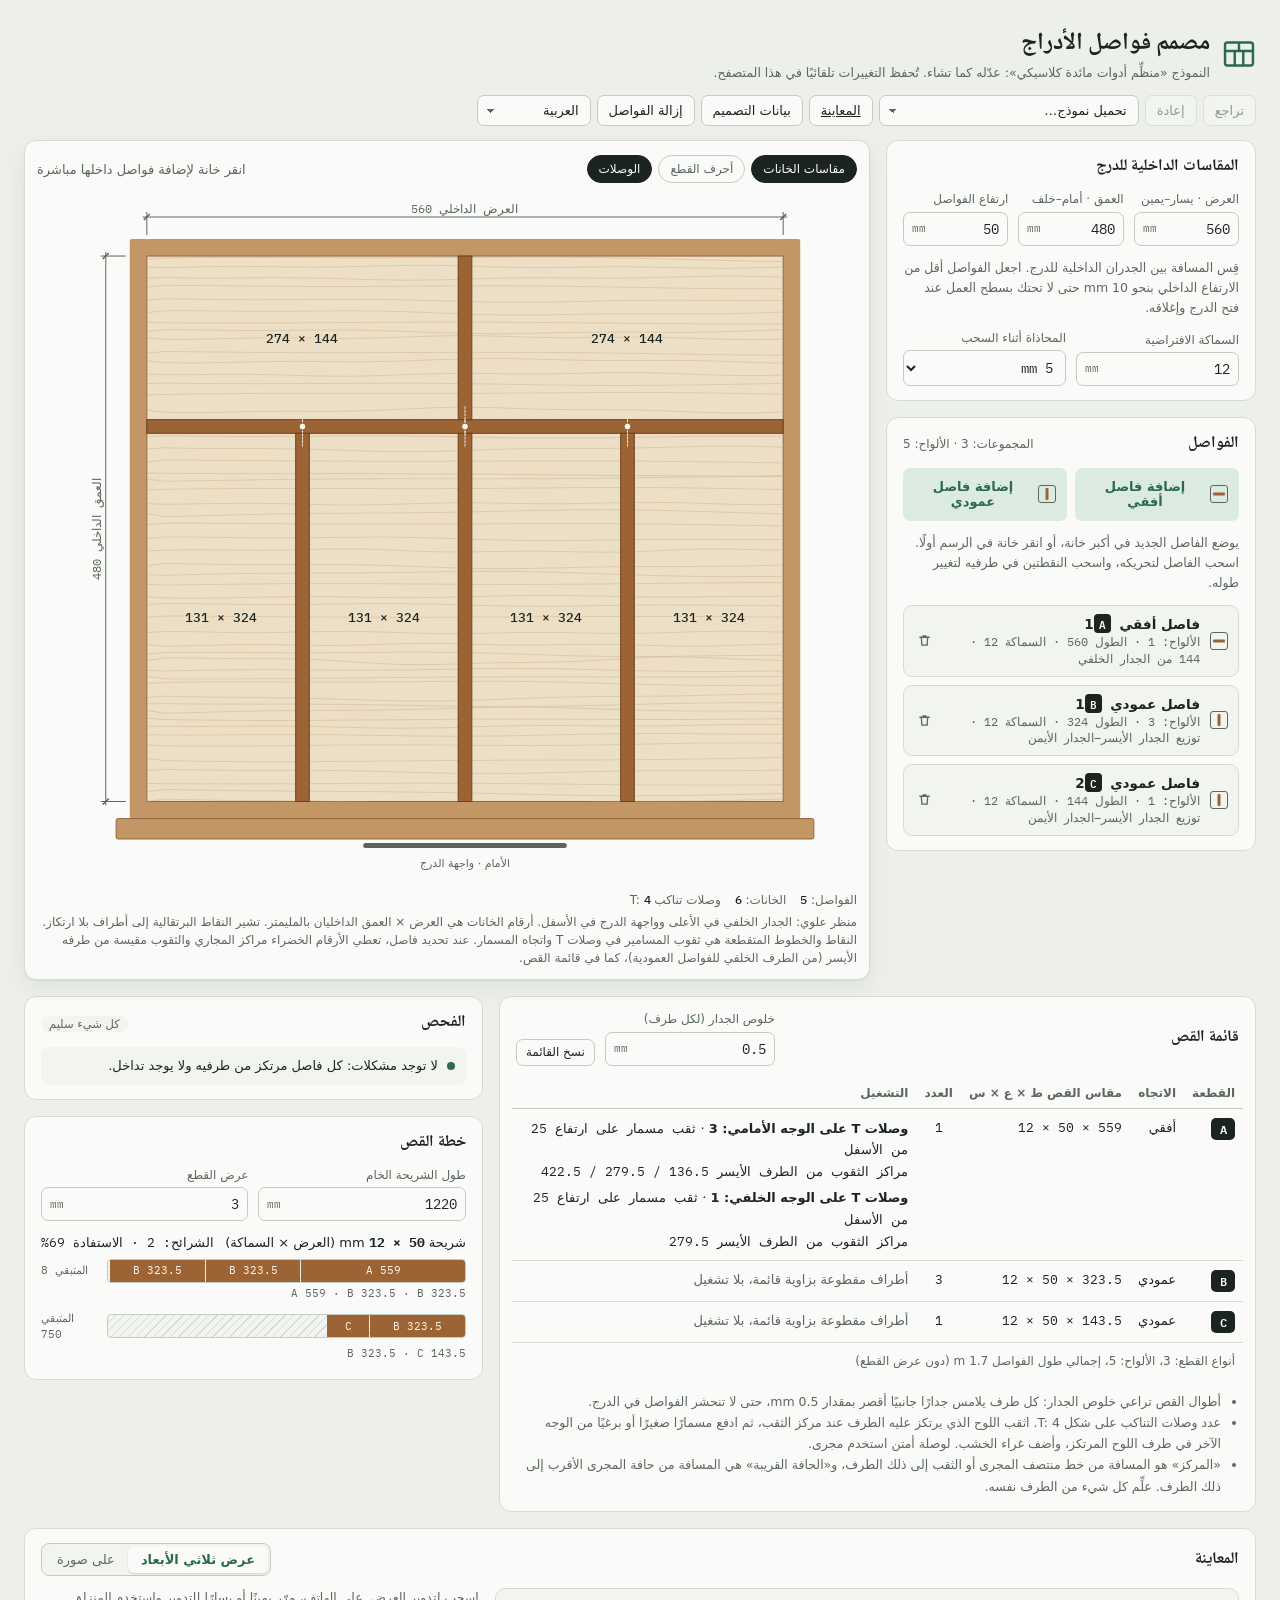
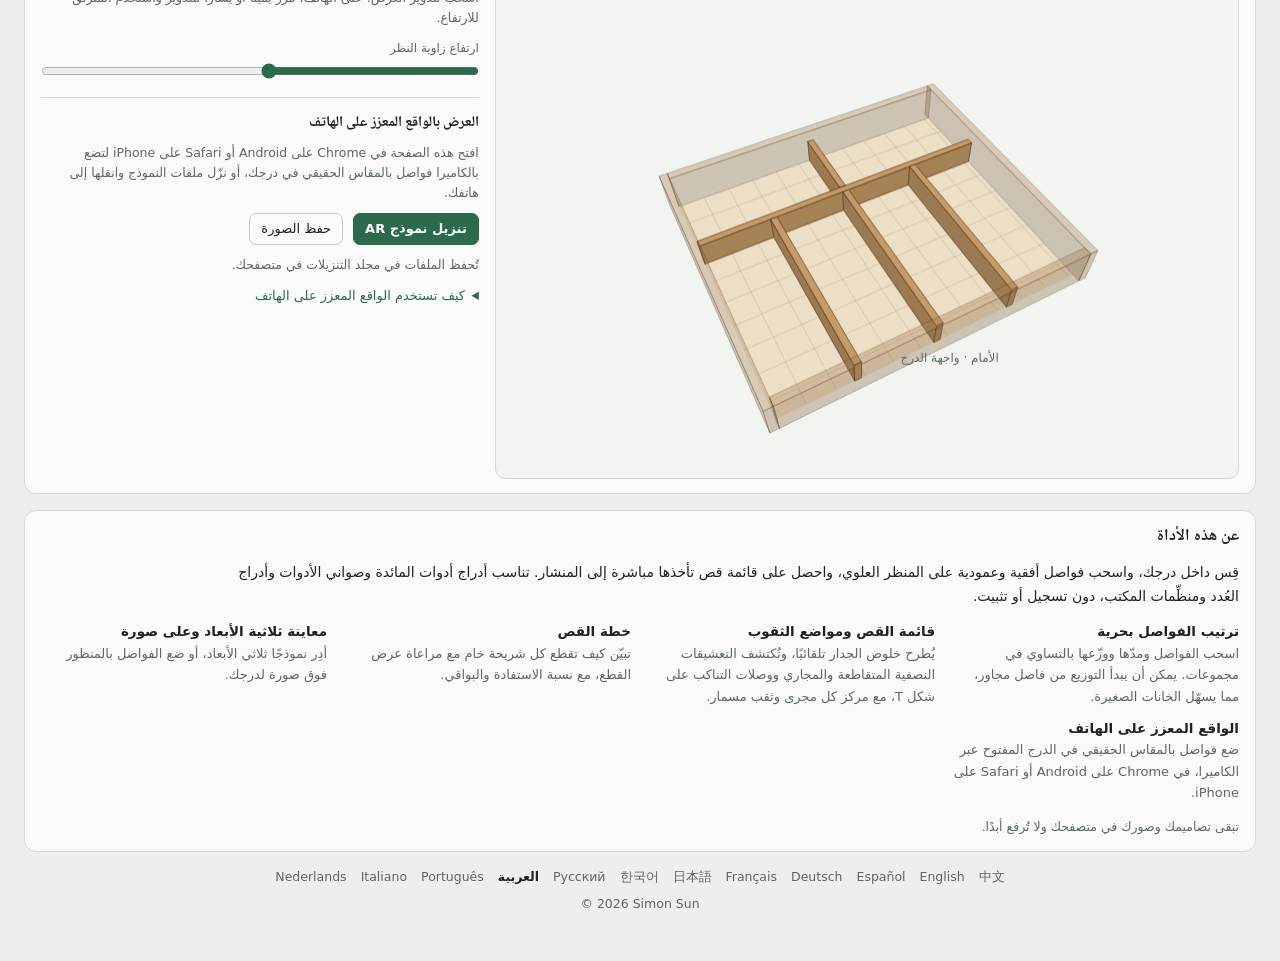
==== commit 05742cb5: "page foot" ====
--- a/ar/index.html
+++ b/ar/index.html
@@ -6,6 +6,7 @@
 <meta name="viewport" content="width=device-width,initial-scale=1,viewport-fit=cover">
 <title>مصمم فواصل الأدراج: تنظيم درج أدوات المائدة وقائمة القص والواقع المعزز</title>
 <meta name="description" content="صمّم عبر الإنترنت فواصل خشبية لدرج أدوات المائدة: قائمة قص بمواضع المجاري والثقوب وخطة قص ومعاينة ثلاثية الأبعاد أو بالواقع المعزز.">
+<meta name="author" content="Simon Sun">
 <link rel="canonical" href="https://drawer.everburstsun.net/ar/">
 <link rel="alternate" hreflang="zh-Hans" href="https://drawer.everburstsun.net/zh/">
 <link rel="alternate" hreflang="en" href="https://drawer.everburstsun.net/en/">
@@ -50,9 +51,9 @@
 <link rel="preconnect" href="https://fonts.googleapis.com">
 <link rel="preconnect" href="https://fonts.gstatic.com" crossorigin>
 <link rel="stylesheet" href="https://fonts.googleapis.com/css2?family=IBM+Plex+Mono:wght@400;500;600&family=Noto+Naskh+Arabic:wght@600;700&display=swap">
-<link rel="stylesheet" href="../css/style.css?v=95cde06e">
+<link rel="stylesheet" href="../css/style.css?v=d5b70543">
 <style>:root{--f-title:"Noto Naskh Arabic","Geeza Pro","Traditional Arabic",serif;--f-body:-apple-system,BlinkMacSystemFont,"Segoe UI","Geeza Pro","Noto Sans Arabic",Tahoma,system-ui,sans-serif;--f-mono:"IBM Plex Mono","Geeza Pro","Segoe UI","Noto Sans Arabic",Tahoma,sans-serif}</style>
-<script type="application/ld+json">{"@context":"https://schema.org","@type":"WebApplication","name":"مصمم فواصل الأدراج","url":"https://drawer.everburstsun.net/ar/","description":"صمّم عبر الإنترنت فواصل خشبية لدرج أدوات المائدة: قائمة قص بمواضع المجاري والثقوب وخطة قص ومعاينة ثلاثية الأبعاد أو بالواقع المعزز.","inLanguage":"ar","applicationCategory":"DesignApplication","operatingSystem":"Any","browserRequirements":"يتطلب JavaScript. يحتاج الواقع المعزز المباشر إلى Chrome على Android (مع ARCore) أو Safari على iPhone.","isAccessibleForFree":true,"image":"https://drawer.everburstsun.net/og/ar.png","offers":{"@type":"Offer","price":"0","priceCurrency":"USD"},"featureList":["ترتيب الفواصل بحريةاسحب الفواصل ومدّها ووزّعها بالتساوي في مجموعات. يمكن أن يبدأ التوزيع من فاصل مجاور، مما يسهّل الخانات الصغيرة.","قائمة القص ومواضع الثقوبيُطرح خلوص الجدار تلقائيًا، وتُكتشف التعشيقات النصفية المتقاطعة والمجاري ووصلات التناكب على شكل T، مع مركز كل مجرى وثقب مسمار.","خطة القصتبيّن كيف تقطع كل شريحة خام مع مراعاة عرض القطع، مع نسبة الاستفادة والبواقي.","معاينة ثلاثية الأبعاد وعلى صورةأدِر نموذجًا ثلاثي الأبعاد، أو ضع الفواصل بالمنظور فوق صورة لدرجك.","الواقع المعزز على الهاتفضع فواصل بالمقاس الحقيقي في الدرج المفتوح عبر الكاميرا، في Chrome على Android أو Safari على iPhone."],"sameAs":"https://github.com/everburstSun/drawer_designer"}</script>
+<script type="application/ld+json">{"@context":"https://schema.org","@type":"WebApplication","name":"مصمم فواصل الأدراج","url":"https://drawer.everburstsun.net/ar/","description":"صمّم عبر الإنترنت فواصل خشبية لدرج أدوات المائدة: قائمة قص بمواضع المجاري والثقوب وخطة قص ومعاينة ثلاثية الأبعاد أو بالواقع المعزز.","inLanguage":"ar","applicationCategory":"DesignApplication","operatingSystem":"Any","browserRequirements":"يتطلب JavaScript. يحتاج الواقع المعزز المباشر إلى Chrome على Android (مع ARCore) أو Safari على iPhone.","isAccessibleForFree":true,"image":"https://drawer.everburstsun.net/og/ar.png","offers":{"@type":"Offer","price":"0","priceCurrency":"USD"},"featureList":["ترتيب الفواصل بحريةاسحب الفواصل ومدّها ووزّعها بالتساوي في مجموعات. يمكن أن يبدأ التوزيع من فاصل مجاور، مما يسهّل الخانات الصغيرة.","قائمة القص ومواضع الثقوبيُطرح خلوص الجدار تلقائيًا، وتُكتشف التعشيقات النصفية المتقاطعة والمجاري ووصلات التناكب على شكل T، مع مركز كل مجرى وثقب مسمار.","خطة القصتبيّن كيف تقطع كل شريحة خام مع مراعاة عرض القطع، مع نسبة الاستفادة والبواقي.","معاينة ثلاثية الأبعاد وعلى صورةأدِر نموذجًا ثلاثي الأبعاد، أو ضع الفواصل بالمنظور فوق صورة لدرجك.","الواقع المعزز على الهاتفضع فواصل بالمقاس الحقيقي في الدرج المفتوح عبر الكاميرا، في Chrome على Android أو Safari على iPhone."],"author":{"@type":"Person","name":"Simon Sun"},"copyrightYear":2026}</script>
 </head>
 <body>
 <!-- page:start -->
@@ -229,7 +230,7 @@
 
 <footer class="foot" data-env="web">
   <nav class="lang-nav" aria-label="اللغة"><a href="../zh/" hreflang="zh-Hans" lang="zh-CN" data-lang="zh">中文</a><a href="../en/" hreflang="en" lang="en" data-lang="en">English</a><a href="../es/" hreflang="es" lang="es" data-lang="es">Español</a><a href="../de/" hreflang="de" lang="de" data-lang="de">Deutsch</a><a href="../fr/" hreflang="fr" lang="fr" data-lang="fr">Français</a><a href="../ja/" hreflang="ja" lang="ja" data-lang="ja">日本語</a><a href="../ko/" hreflang="ko" lang="ko" data-lang="ko">한국어</a><a href="../ru/" hreflang="ru" lang="ru" data-lang="ru">Русский</a><a href="../ar/" hreflang="ar" lang="ar" data-lang="ar" aria-current="page">العربية</a><a href="../pt/" hreflang="pt" lang="pt-BR" data-lang="pt">Português</a><a href="../it/" hreflang="it" lang="it" data-lang="it">Italiano</a><a href="../nl/" hreflang="nl" lang="nl" data-lang="nl">Nederlands</a></nav>
-  <p><a href="https://github.com/everburstSun/drawer_designer" rel="noopener">الشيفرة المصدرية على GitHub</a></p>
+  <p dir="ltr">© 2026 Simon Sun</p>
 </footer>
 
 <div class="overlay" id="dlg" hidden>
--- a/css/style.css
+++ b/css/style.css
@@ -267,8 +267,8 @@
 .about-list b{display:block;color:var(--ink);font-size:13.5px}
 .foot{max-width:1440px;margin:16px auto 0;display:grid;gap:8px;justify-items:center;text-align:center;font-size:12.5px;color:var(--muted)}
 .lang-nav{display:flex;flex-wrap:wrap;justify-content:center;gap:4px 14px}
-.lang-nav a,.foot a{color:var(--muted);text-decoration:none}
-.lang-nav a:hover,.foot a:hover{color:var(--accent);text-decoration:underline}
+.lang-nav a{color:var(--muted);text-decoration:none}
+.lang-nav a:hover{color:var(--accent);text-decoration:underline}
 .lang-nav a[aria-current]{color:var(--ink);font-weight:600}
 .foot p{margin:0}
 .noscript{max-width:1440px;margin:0 auto 12px;padding:10px 14px;border-radius:8px;background:var(--warn-soft);color:var(--ink)}
